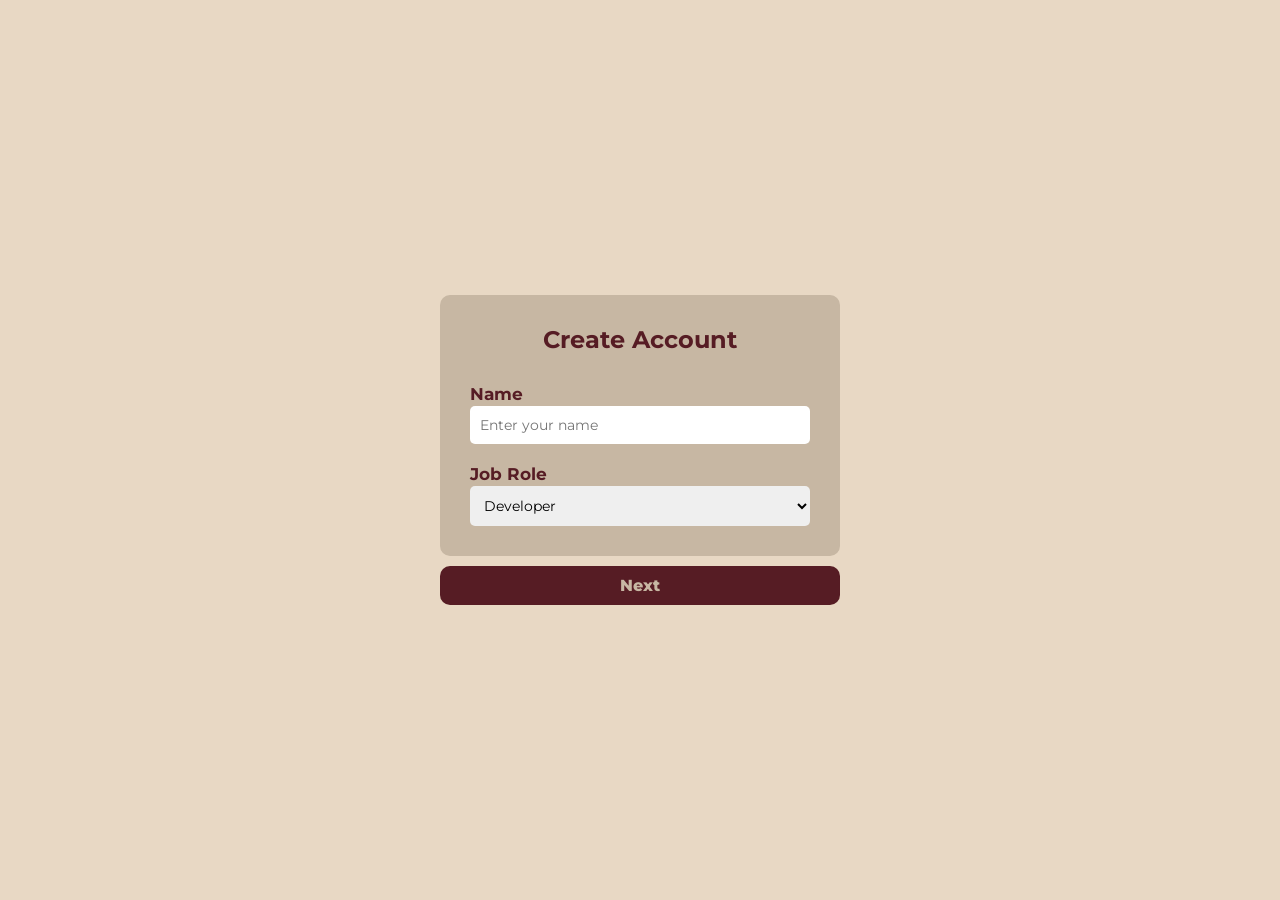
==== create-account.html @ 82bbe7a8 "changed the container class to create-account-container" ====
<!doctype html>
<html lang="en">
  <head>
    <meta charset="UTF-8" />
    <meta name="viewport" content="width=device-width, initial-scale=1.0" />
    <title>Document</title>
    <link rel="stylesheet" href="style.css" />
  </head>

  <body>
    <div class="create-account-container">
      <form>
        <div class="form-box">
          <h1>Create Account</h1>
          <div class="form-group">
            <label for="name">Name</label>
            <input
              type="text"
              id="name"
              placeholder="Enter your name"
              required
            />
          </div>
          <div class="form-group">
            <label for="role">Job Role</label>
            <select id="role" required>
              <option value="developer">Developer</option>
              <option value="designer">Designer</option>
              <option value="manager">Manager</option>
              <option value="others">Others</option>
            </select>
          </div>
          <div class="form-group other-group">
            <label for="other">Other</label>
            <input
              type="text"
              id="other"
              placeholder="Please specify"
              required
            />
          </div>
        </div>
        <button type="submit" class="btn-next">Next</button>
      </form>
    </div>
  </body>
</html>
---- style.css ----
@import url('https://fonts.googleapis.com/css2?family=Plus+Jakarta+Sans:ital,wght@0,200..800;1,200..800&display=swap');
@import url('https://fonts.googleapis.com/css2?family=Montserrat:ital,wght@0,100..900;1,100..900&family=Plus+Jakarta+Sans:ital,wght@0,200..800;1,200..800&display=swap');

:root{
    --color-primary: #561C24;
    --color-secondary: #6D2932;
    --color-accent: #C7B7A3;
    --color-bg: #E8D8C4;
}

*{
    margin: 0;
    padding: 0;
    box-sizing: border-box;
    font-family: "Montserrat";
    transition: 0.2s ease-in-out;
}

body{
    width: 100vw;
    height: 100vh;
    display: flex;
    justify-content: center;
    align-items: center;
    background-color: var(--color-bg);
    color: var(--color-primary);
}

.create-account-container{
    min-width: 400px;
    
}

.form-box{
    border-radius: 10px;
    background-color: var(--color-accent);
    padding: 30px;
    width: 100%;
    display: flex;
    flex-direction: column;
    gap: 20px;
}

.form-box>h1{
    font-size: 1.5rem;
    text-align: center;
    margin-bottom: 10px;
}

.form-box label{
    font-weight: 500;
    font-size: 1.05rem;
    font-weight: 700;
}

.form-box input, .form-box select{
    padding: 10px;
    border: none;
    border-radius: 5px;
    font-size: 0.9rem;
}


.form-group{
    display: flex;
    flex-direction: column;
    gap: 2px;
}

.other-group {
    display: flex;
    max-height: 0;
    opacity: 0;
    overflow: hidden;
    margin-top: -20px; /* offsets the .form-box gap: 20px when hidden */
    pointer-events: none;
    transition: max-height 0.35s ease, opacity 0.3s ease, margin-top 0.35s ease;
}

.form-group:has(option[value="others"]:checked) ~ .other-group {
    max-height: 100px; /* set slightly higher than the input's actual height */
    opacity: 1;
    margin-top: 0;
    pointer-events: auto;
}

.create-account-container>form>button{
    width: 100%;
    padding: 10px;
    margin-top: 10px;
    border-radius: 10px;
    border: none;
    background-color: var(--color-primary);
    color: var(--color-accent);
    font-weight: 800;
    font-size: 1rem;
}
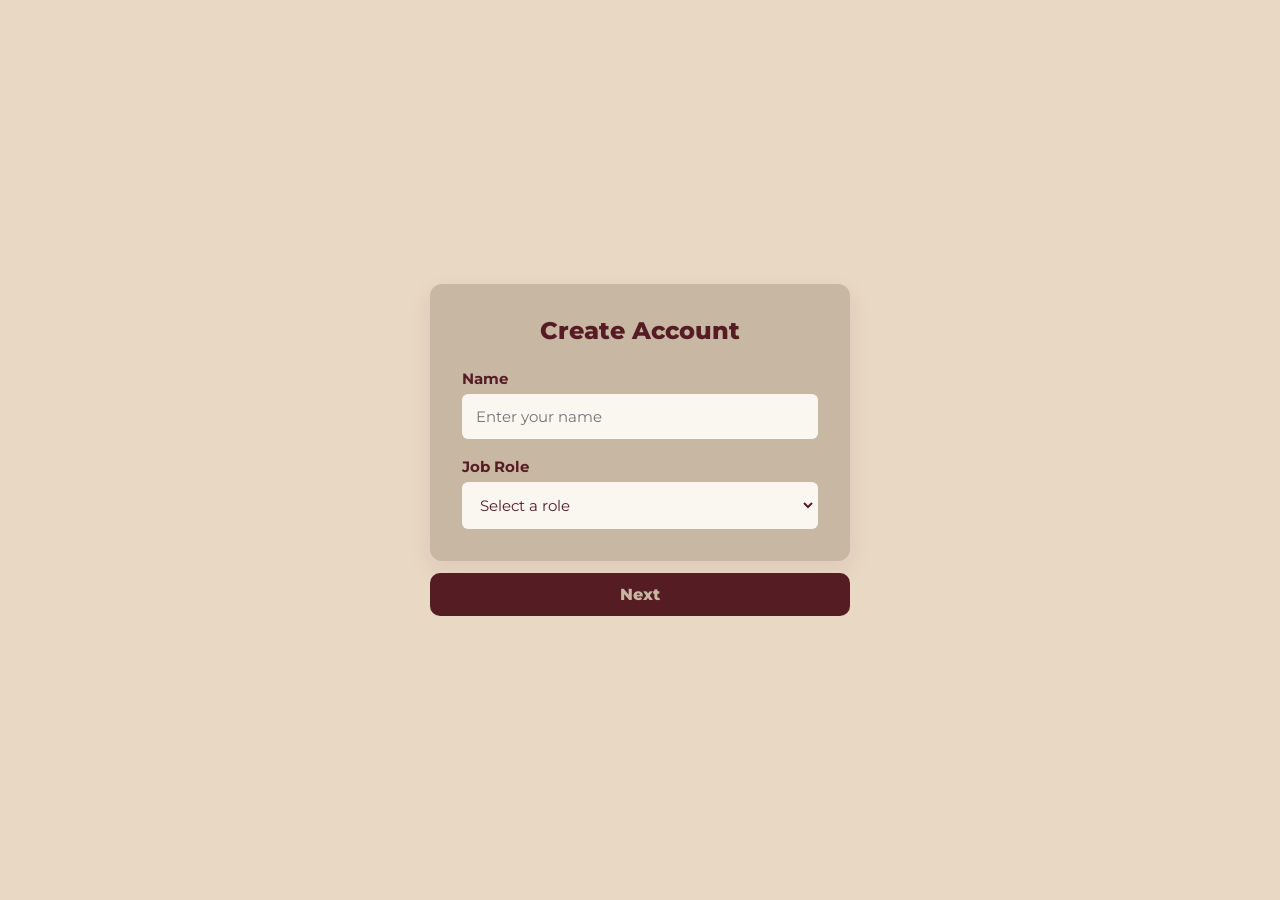
==== commit 134dcec1: "structured the files correctly and added dynamic required attribute to others input using js" ====
--- a/create-account.html
+++ b/create-account.html
@@ -3,45 +3,53 @@
   <head>
     <meta charset="UTF-8" />
     <meta name="viewport" content="width=device-width, initial-scale=1.0" />
-    <title>Document</title>
+    <title>Create Account</title>
     <link rel="stylesheet" href="style.css" />
   </head>
 
   <body>
-    <div class="create-account-container">
-      <form>
+    <main class="main-container create-account-container">
+      <form class="account-form">
         <div class="form-box">
           <h1>Create Account</h1>
+
           <div class="form-group">
             <label for="name">Name</label>
             <input
               type="text"
               id="name"
+              name="name"
               placeholder="Enter your name"
               required
             />
           </div>
+
           <div class="form-group">
             <label for="role">Job Role</label>
-            <select id="role" required>
+            <select id="role" name="role" required>
+              <option value="" disabled selected>Select a role</option>
               <option value="developer">Developer</option>
               <option value="designer">Designer</option>
               <option value="manager">Manager</option>
               <option value="others">Others</option>
             </select>
           </div>
+
           <div class="form-group other-group">
             <label for="other">Other</label>
             <input
               type="text"
               id="other"
+              name="other_role"
               placeholder="Please specify"
-              required
             />
           </div>
         </div>
+
         <button type="submit" class="btn-next">Next</button>
       </form>
-    </div>
+    </main>
+
+    <script src="script.js"></script>
   </body>
-</html>
+</html>
--- a/style.css
+++ b/style.css
@@ -1,97 +1,122 @@
-@import url('https://fonts.googleapis.com/css2?family=Plus+Jakarta+Sans:ital,wght@0,200..800;1,200..800&display=swap');
-@import url('https://fonts.googleapis.com/css2?family=Montserrat:ital,wght@0,100..900;1,100..900&family=Plus+Jakarta+Sans:ital,wght@0,200..800;1,200..800&display=swap');
+@import url('https://fonts.googleapis.com/css2?family=Montserrat:wght@400;500;700;800&display=swap');
 
-:root{
-    --color-primary: #561C24;
-    --color-secondary: #6D2932;
-    --color-accent: #C7B7A3;
-    --color-bg: #E8D8C4;
+:root {
+  --color-primary: #561C24;
+  --color-secondary: #6D2932;
+  --color-accent: #C7B7A3;
+  --color-bg: #E8D8C4;
+  --color-surface: #FAF6F0;
 }
 
-*{
-    margin: 0;
-    padding: 0;
-    box-sizing: border-box;
-    font-family: "Montserrat";
-    transition: 0.2s ease-in-out;
+*,
+*::before,
+*::after {
+  margin: 0;
+  padding: 0;
+  box-sizing: border-box;
 }
 
-body{
-    width: 100vw;
-    height: 100vh;
-    display: flex;
-    justify-content: center;
-    align-items: center;
-    background-color: var(--color-bg);
-    color: var(--color-primary);
+body {
+  min-height: 100vh;
+  display: flex;
+  justify-content: center;
+  align-items: center;
+  padding: 20px;
+  font-family: "Montserrat", sans-serif;
+  background-color: var(--color-bg);
+  color: var(--color-primary);
 }
 
-.create-account-container{
-    min-width: 400px;
-    
+/* Layout */
+.main-container {
+  width: 100%;
+  max-width: 420px;
 }
 
-.form-box{
-    border-radius: 10px;
-    background-color: var(--color-accent);
-    padding: 30px;
-    width: 100%;
-    display: flex;
-    flex-direction: column;
-    gap: 20px;
+.form-box {
+  display: flex;
+  flex-direction: column;
+  gap: 18px;
+  padding: 32px;
+  border-radius: 12px;
+  background-color: var(--color-accent);
+  box-shadow: 0 8px 24px rgba(86, 28, 36, 0.08);
 }
 
-.form-box>h1{
-    font-size: 1.5rem;
-    text-align: center;
-    margin-bottom: 10px;
+.form-box h1 {
+  font-size: 1.5rem;
+  font-weight: 800;
+  text-align: center;
+  margin-bottom: 6px;
 }
 
-.form-box label{
-    font-weight: 500;
-    font-size: 1.05rem;
-    font-weight: 700;
+/* Form Controls */
+.form-group {
+  display: flex;
+  flex-direction: column;
+  gap: 6px;
 }
 
-.form-box input, .form-box select{
-    padding: 10px;
-    border: none;
-    border-radius: 5px;
-    font-size: 0.9rem;
+.form-group label {
+  font-size: 0.95rem;
+  font-weight: 700;
 }
 
-
-.form-group{
-    display: flex;
-    flex-direction: column;
-    gap: 2px;
+.form-group input,
+.form-group select {
+  padding: 11px 12px;
+  border: 2px solid transparent;
+  border-radius: 6px;
+  font-family: inherit;
+  font-size: 0.95rem;
+  color: var(--color-primary);
+  background-color: var(--color-surface);
+  transition: border-color 0.2s ease, box-shadow 0.2s ease;
 }
 
+.form-group input:focus,
+.form-group select:focus {
+  outline: none;
+  border-color: var(--color-primary);
+}
+
+/* Conditional "Others" Reveal */
 .other-group {
-    display: flex;
-    max-height: 0;
-    opacity: 0;
-    overflow: hidden;
-    margin-top: -20px; /* offsets the .form-box gap: 20px when hidden */
-    pointer-events: none;
-    transition: max-height 0.35s ease, opacity 0.3s ease, margin-top 0.35s ease;
+  max-height: 0;
+  opacity: 0;
+  overflow: hidden;
+  margin-top: -18px; /* Offsets parent gap when collapsed */
+  pointer-events: none;
+  transition: max-height 0.35s ease, opacity 0.25s ease, margin-top 0.35s ease;
 }
 
 .form-group:has(option[value="others"]:checked) ~ .other-group {
-    max-height: 100px; /* set slightly higher than the input's actual height */
-    opacity: 1;
-    margin-top: 0;
-    pointer-events: auto;
+  max-height: 90px;
+  opacity: 1;
+  margin-top: 0;
+  pointer-events: auto;
 }
 
-.create-account-container>form>button{
-    width: 100%;
-    padding: 10px;
-    margin-top: 10px;
-    border-radius: 10px;
-    border: none;
-    background-color: var(--color-primary);
-    color: var(--color-accent);
-    font-weight: 800;
-    font-size: 1rem;
+/* Submit Button */
+.btn-next {
+  width: 100%;
+  padding: 12px;
+  margin-top: 12px;
+  border: none;
+  border-radius: 10px;
+  font-family: inherit;
+  font-size: 1rem;
+  font-weight: 800;
+  color: var(--color-accent);
+  background-color: var(--color-primary);
+  cursor: pointer;
+  transition: background-color 0.2s ease, transform 0.15s ease;
+}
+
+.btn-next:hover {
+  background-color: var(--color-secondary);
+}
+
+.btn-next:active {
+  transform: scale(0.99);
 }
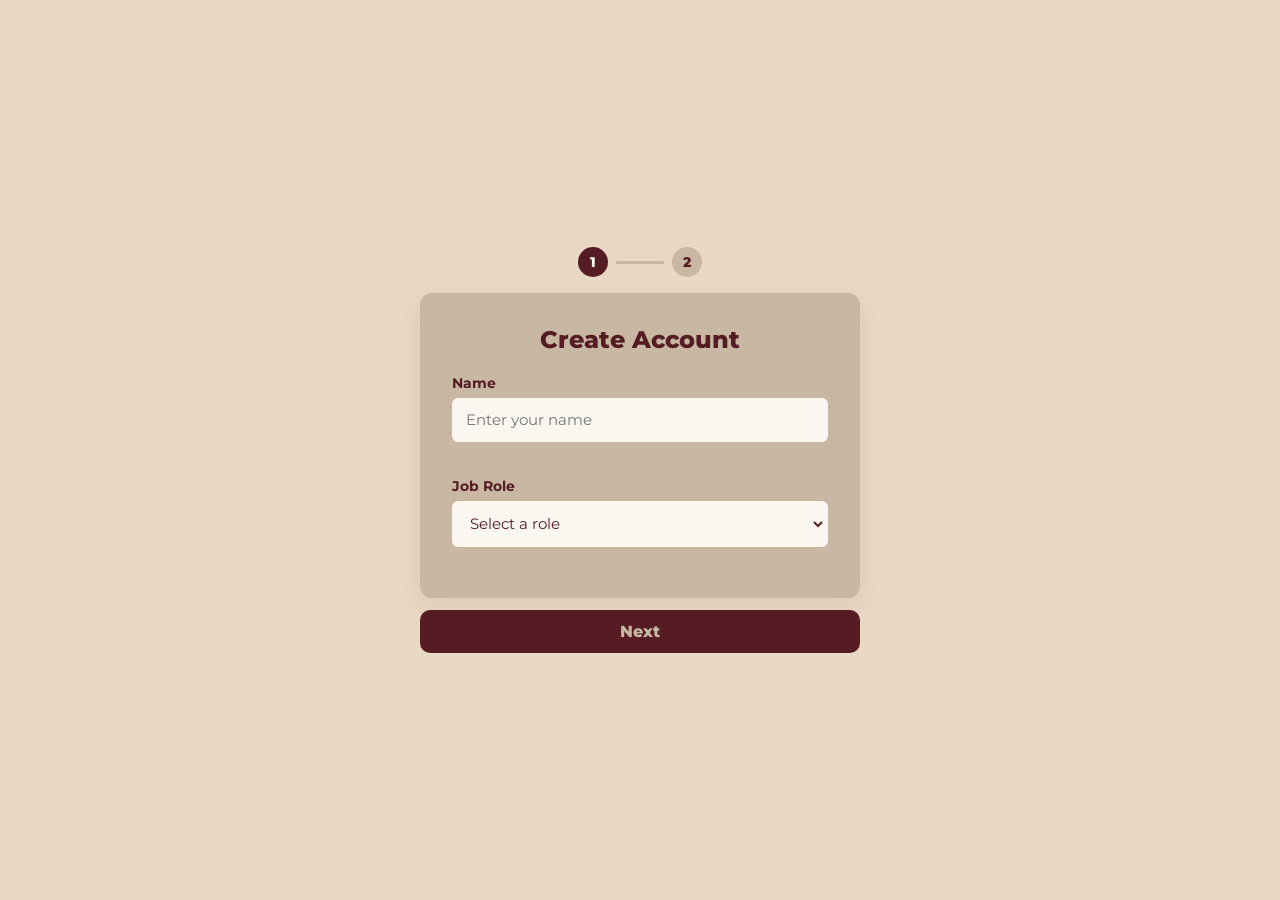
==== commit 987f7944: "step 2 completed" ====
--- a/create-account.html
+++ b/create-account.html
@@ -9,47 +9,333 @@
 
   <body>
     <main class="main-container create-account-container">
-      <form class="account-form">
-        <div class="form-box">
-          <h1>Create Account</h1>
-
-          <div class="form-group">
-            <label for="name">Name</label>
-            <input
-              type="text"
-              id="name"
-              name="name"
-              placeholder="Enter your name"
-              required
-            />
+      <!-- Progress Header -->
+      <div class="step-indicator" aria-label="Form progress">
+        <div class="step-dot active" data-step="1">1</div>
+        <div class="step-line"></div>
+        <div class="step-dot" data-step="2">2</div>
+      </div>
+
+      <form class="account-form" id="accountForm" novalidate>
+        <!-- STEP 1: Profile Details -->
+        <section class="form-step active" id="step1">
+          <div class="form-box">
+            <h1>Create Account</h1>
+
+            <div class="form-group">
+              <label for="name">Name</label>
+              <input
+                type="text"
+                id="name"
+                name="name"
+                placeholder="Enter your name"
+                required
+              />
+              <span class="error-msg" aria-live="polite"></span>
+            </div>
+
+            <div class="form-group">
+              <label for="role">Job Role</label>
+              <select id="role" name="role" required>
+                <option value="" disabled selected>Select a role</option>
+                <option value="developer">Developer</option>
+                <option value="designer">Designer</option>
+                <option value="manager">Manager</option>
+                <option value="others">Others</option>
+              </select>
+              <span class="error-msg" aria-live="polite"></span>
+            </div>
+
+            <div class="form-group other-group">
+              <label for="other">Other</label>
+              <input
+                type="text"
+                id="other"
+                name="other_role"
+                placeholder="Please specify"
+              />
+              <span class="error-msg" aria-live="polite"></span>
+            </div>
           </div>
 
-          <div class="form-group">
-            <label for="role">Job Role</label>
-            <select id="role" name="role" required>
-              <option value="" disabled selected>Select a role</option>
-              <option value="developer">Developer</option>
-              <option value="designer">Designer</option>
-              <option value="manager">Manager</option>
-              <option value="others">Others</option>
-            </select>
+          <button type="button" class="btn-primary" id="nextBtn">Next</button>
+        </section>
+
+        <!-- STEP 2: Skills Selection -->
+        <section class="form-step" id="step2" hidden>
+          <div class="form-box">
+            <h1>Your Skills</h1>
+
+            <!-- Search / Custom Add Input -->
+            <div class="form-group">
+              <label for="skillInput">Search or Add Skills</label>
+              <div class="skill-input-row">
+                <input
+                  type="text"
+                  id="skillInput"
+                  placeholder="Type a skill (e.g., React, Figma)..."
+                  autocomplete="off"
+                />
+                <button type="button" class="btn-add-skill" id="addSkillBtn">
+                  Add
+                </button>
+              </div>
+            </div>
+
+            <!-- Skill Suggestions Box (Above Selected Skills) -->
+            <div class="skill-section">
+              <span class="skill-section-label">Suggested Skills</span>
+              <div class="skill-box suggestions-box" id="suggestionsBox">
+                <!-- Populated by JS -->
+              </div>
+            </div>
+
+            <!-- Selected / Mentioned Skills Box -->
+            <div class="form-group" id="skillsGroup">
+              <span class="skill-section-label">Selected Skills</span>
+              <div class="skill-box selected-box" id="selectedSkillsBox">
+                <span class="empty-hint" id="emptySkillsHint">
+                  No skills added yet. Click a suggestion or add your own.
+                </span>
+              </div>
+              <input type="hidden" name="skills" id="skillsHiddenInput" />
+              <span class="error-msg" aria-live="polite"></span>
+            </div>
           </div>
 
-          <div class="form-group other-group">
-            <label for="other">Other</label>
-            <input
-              type="text"
-              id="other"
-              name="other_role"
-              placeholder="Please specify"
-            />
+          <div class="button-row">
+            <button type="button" class="btn-secondary" id="backBtn">Back</button>
+            <button type="submit" class="btn-primary">Create Account</button>
           </div>
-        </div>
-
-        <button type="submit" class="btn-next">Next</button>
+        </section>
       </form>
     </main>
 
-    <script src="script.js"></script>
+    <script>
+      const form = document.getElementById("accountForm");
+      const step1 = document.getElementById("step1");
+      const step2 = document.getElementById("step2");
+      const nextBtn = document.getElementById("nextBtn");
+      const backBtn = document.getElementById("backBtn");
+      const roleSelect = document.getElementById("role");
+      const otherInput = document.getElementById("other");
+      const dots = document.querySelectorAll(".step-dot");
+      const stepLine = document.querySelector(".step-line");
+
+      // Skill elements & state
+      const skillInput = document.getElementById("skillInput");
+      const addSkillBtn = document.getElementById("addSkillBtn");
+      const suggestionsBox = document.getElementById("suggestionsBox");
+      const selectedSkillsBox = document.getElementById("selectedSkillsBox");
+      const emptySkillsHint = document.getElementById("emptySkillsHint");
+      const skillsHiddenInput = document.getElementById("skillsHiddenInput");
+      const skillsGroup = document.getElementById("skillsGroup");
+
+      const suggestedPool = [
+        "JavaScript",
+        "HTML & CSS",
+        "React",
+        "Node.js",
+        "UI/UX Design",
+        "Figma",
+        "Python",
+        "Project Management",
+        "Agile",
+        "SQL",
+        "Git",
+        "Communication"
+      ];
+
+      let selectedSkills = [];
+
+      // --- Step 1 Logic ---
+      roleSelect.addEventListener("change", () => {
+        const isOther = roleSelect.value === "others";
+        otherInput.required = isOther;
+        if (!isOther) {
+          otherInput.value = "";
+          clearFieldError(otherInput);
+        }
+      });
+
+      function validateField(field) {
+        const group = field.closest(".form-group");
+        const errorSpan = group.querySelector(".error-msg");
+        const val = field.value.trim();
+
+        if (field.required && !val) {
+          group.classList.add("has-error");
+          errorSpan.textContent = "This field is required.";
+          return false;
+        }
+        clearFieldError(field);
+        return true;
+      }
+
+      function clearFieldError(field) {
+        const group = field.closest(".form-group");
+        group.classList.remove("has-error");
+        group.querySelector(".error-msg").textContent = "";
+      }
+
+      step1.querySelectorAll("input, select").forEach((field) => {
+        field.addEventListener("blur", () => validateField(field));
+        field.addEventListener("input", () => {
+          if (field.closest(".form-group").classList.contains("has-error")) {
+            validateField(field);
+          }
+        });
+      });
+
+      function validateStep1() {
+        let valid = true;
+        step1.querySelectorAll("input, select").forEach((field) => {
+          if (!validateField(field)) valid = false;
+        });
+        return valid;
+      }
+
+      function goToStep(targetStep) {
+        const isStep2 = targetStep === 2;
+        step1.hidden = isStep2;
+        step2.hidden = !isStep2;
+        dots[1].classList.toggle("active", isStep2);
+        stepLine.classList.toggle("active", isStep2);
+      }
+
+      nextBtn.addEventListener("click", () => {
+        if (validateStep1()) {
+          goToStep(2);
+          skillInput.focus();
+        }
+      });
+
+      backBtn.addEventListener("click", () => goToStep(1));
+
+      // --- Step 2 Skills Logic ---
+      function renderSuggestions(filterText = "") {
+        const query = filterText.trim().toLowerCase();
+        suggestionsBox.innerHTML = "";
+
+        const available = suggestedPool.filter(
+          (skill) =>
+            !selectedSkills.some((s) => s.toLowerCase() === skill.toLowerCase()) &&
+            skill.toLowerCase().includes(query)
+        );
+
+        if (available.length === 0) {
+          const msg = document.createElement("span");
+          msg.className = "empty-hint";
+          msg.textContent = query
+            ? `No preset match — press "Add" to include "${filterText.trim()}".`
+            : "All suggested skills added!";
+          suggestionsBox.appendChild(msg);
+          return;
+        }
+
+        available.forEach((skill) => {
+          const chip = document.createElement("button");
+          chip.type = "button";
+          chip.className = "skill-chip suggestion-chip";
+          chip.innerHTML = `<span>+</span> ${skill}`;
+          chip.addEventListener("click", () => addSkill(skill));
+          suggestionsBox.appendChild(chip);
+        });
+      }
+
+      function renderSelectedSkills() {
+        // Remove existing chips while keeping emptySkillsHint
+        selectedSkillsBox
+          .querySelectorAll(".selected-chip")
+          .forEach((el) => el.remove());
+
+        emptySkillsHint.hidden = selectedSkills.length > 0;
+        skillsHiddenInput.value = JSON.stringify(selectedSkills);
+
+        selectedSkills.forEach((skill) => {
+          const chip = document.createElement("span");
+          chip.className = "skill-chip selected-chip";
+          chip.textContent = skill;
+
+          const removeBtn = document.createElement("button");
+          removeBtn.type = "button";
+          removeBtn.className = "remove-skill";
+          removeBtn.setAttribute("aria-label", `Remove ${skill}`);
+          removeBtn.textContent = "×";
+          removeBtn.addEventListener("click", () => removeSkill(skill));
+
+          chip.appendChild(removeBtn);
+          selectedSkillsBox.appendChild(chip);
+        });
+      }
+
+      function addSkill(rawSkill) {
+        const clean = rawSkill.trim();
+        if (!clean) return;
+
+        // Prevent case-insensitive duplicates
+        const exists = selectedSkills.some(
+          (s) => s.toLowerCase() === clean.toLowerCase()
+        );
+        if (!exists) {
+          selectedSkills.push(clean);
+          skillsGroup.classList.remove("has-error");
+          skillsGroup.querySelector(".error-msg").textContent = "";
+        }
+
+        skillInput.value = "";
+        renderSelectedSkills();
+        renderSuggestions();
+        skillInput.focus();
+      }
+
+      function removeSkill(skillToRemove) {
+        selectedSkills = selectedSkills.filter((s) => s !== skillToRemove);
+        renderSelectedSkills();
+        renderSuggestions(skillInput.value);
+      }
+
+      skillInput.addEventListener("input", () => {
+        renderSuggestions(skillInput.value);
+      });
+
+      skillInput.addEventListener("keydown", (e) => {
+        if (e.key === "Enter") {
+          e.preventDefault();
+          addSkill(skillInput.value);
+        }
+      });
+
+      addSkillBtn.addEventListener("click", () => {
+        addSkill(skillInput.value);
+      });
+
+      // Initial render
+      renderSuggestions();
+
+      // Final Submit
+      form.addEventListener("submit", (e) => {
+        e.preventDefault();
+        if (selectedSkills.length === 0) {
+          skillsGroup.classList.add("has-error");
+          skillsGroup.querySelector(".error-msg").textContent =
+            "Please add at least one skill.";
+          skillInput.focus();
+          return;
+        }
+
+        const payload = {
+          name: document.getElementById("name").value.trim(),
+          role:
+            roleSelect.value === "others"
+              ? otherInput.value.trim()
+              : roleSelect.value,
+          skills: selectedSkills
+        };
+
+        console.log("Submitted payload:", payload);
+        alert(`Account created for ${payload.name} with ${payload.skills.length} skill(s)!`);
+      });
+    </script>
   </body>
 </html>
--- a/style.css
+++ b/style.css
@@ -6,6 +6,7 @@
   --color-accent: #C7B7A3;
   --color-bg: #E8D8C4;
   --color-surface: #FAF6F0;
+  --color-error: #A61C1C;
 }
 
 *,
@@ -27,16 +28,82 @@
   color: var(--color-primary);
 }
 
-/* Layout */
 .main-container {
   width: 100%;
-  max-width: 420px;
-}
-
+  max-width: 440px;
+}
+
+/* Progress Indicator */
+.step-indicator {
+  display: flex;
+  align-items: center;
+  justify-content: center;
+  gap: 8px;
+  margin-bottom: 16px;
+}
+
+.step-dot {
+  width: 30px;
+  height: 30px;
+  border-radius: 50%;
+  display: grid;
+  place-items: center;
+  font-size: 0.85rem;
+  font-weight: 800;
+  background-color: var(--color-accent);
+  color: var(--color-primary);
+  transition: background-color 0.25s ease, color 0.25s ease;
+}
+
+.step-dot.active {
+  background-color: var(--color-primary);
+  color: var(--color-surface);
+}
+
+.step-line {
+  width: 48px;
+  height: 3px;
+  border-radius: 2px;
+  background-color: var(--color-accent);
+  transition: background-color 0.25s ease;
+}
+
+.step-line.active {
+  background-color: var(--color-primary);
+}
+
+/* Step Transition */
+@keyframes stepEnter {
+  from {
+    opacity: 0;
+    transform: translateY(8px);
+  }
+  to {
+    opacity: 1;
+    transform: translateY(0);
+  }
+}
+
+@keyframes chipPop {
+  from {
+    opacity: 0;
+    transform: scale(0.88);
+  }
+  to {
+    opacity: 1;
+    transform: scale(1);
+  }
+}
+
+.form-step:not([hidden]) {
+  animation: stepEnter 0.28s ease-out;
+}
+
+/* Card & Form Controls */
 .form-box {
   display: flex;
   flex-direction: column;
-  gap: 18px;
+  gap: 16px;
   padding: 32px;
   border-radius: 12px;
   background-color: var(--color-accent);
@@ -47,18 +114,18 @@
   font-size: 1.5rem;
   font-weight: 800;
   text-align: center;
-  margin-bottom: 6px;
-}
-
-/* Form Controls */
+  margin-bottom: 4px;
+}
+
 .form-group {
   display: flex;
   flex-direction: column;
   gap: 6px;
 }
 
-.form-group label {
-  font-size: 0.95rem;
+.form-group label,
+.skill-section-label {
+  font-size: 0.9rem;
   font-weight: 700;
 }
 
@@ -68,16 +135,30 @@
   border: 2px solid transparent;
   border-radius: 6px;
   font-family: inherit;
-  font-size: 0.95rem;
+  font-size: 0.92rem;
   color: var(--color-primary);
   background-color: var(--color-surface);
-  transition: border-color 0.2s ease, box-shadow 0.2s ease;
+  transition: border-color 0.2s ease;
 }
 
 .form-group input:focus,
 .form-group select:focus {
   outline: none;
   border-color: var(--color-primary);
+}
+
+/* Validation Error States */
+.form-group.has-error input,
+.form-group.has-error select,
+.form-group.has-error .selected-box {
+  border-color: var(--color-error);
+}
+
+.error-msg {
+  font-size: 0.8rem;
+  font-weight: 600;
+  color: var(--color-error);
+  min-height: 1em;
 }
 
 /* Conditional "Others" Reveal */
@@ -85,38 +166,206 @@
   max-height: 0;
   opacity: 0;
   overflow: hidden;
-  margin-top: -18px; /* Offsets parent gap when collapsed */
+  margin-top: -16px;
   pointer-events: none;
   transition: max-height 0.35s ease, opacity 0.25s ease, margin-top 0.35s ease;
 }
 
 .form-group:has(option[value="others"]:checked) ~ .other-group {
-  max-height: 90px;
+  max-height: 110px;
   opacity: 1;
   margin-top: 0;
   pointer-events: auto;
 }
 
-/* Submit Button */
-.btn-next {
+/* Skill Input & Boxes */
+.skill-input-row {
+  display: flex;
+  gap: 8px;
+}
+
+.skill-input-row input {
+  flex: 1;
+  min-width: 0;
+}
+
+.btn-add-skill {
+  padding: 0 16px;
+  border: none;
+  border-radius: 6px;
+  font-family: inherit;
+  font-size: 0.9rem;
+  font-weight: 700;
+  color: var(--color-surface);
+  background-color: var(--color-primary);
+  cursor: pointer;
+  transition: background-color 0.2s ease;
+}
+
+.btn-add-skill:hover {
+  background-color: var(--color-secondary);
+}
+
+.skill-section {
+  display: flex;
+  flex-direction: column;
+  gap: 6px;
+}
+
+.skill-box {
+  display: flex;
+  flex-wrap: wrap;
+  align-items: center;
+  gap: 8px;
+  padding: 12px;
+  border-radius: 8px;
+  background-color: var(--color-surface);
+  border: 2px solid transparent;
+}
+
+.suggestions-box {
+  max-height: 112px;
+  overflow-y: auto;
+  background-color: rgba(250, 246, 240, 0.65);
+  border: 1px dashed rgba(86, 28, 36, 0.3);
+}
+
+.suggestions-box {
+  max-height: 112px;
+  overflow-y: auto;
+  background-color: rgba(250, 246, 240, 0.65);
+  border: 1px dashed rgba(86, 28, 36, 0.3);
+
+  /* Firefox */
+  scrollbar-width: thin;
+  scrollbar-color: rgba(86, 28, 36, 0.35) transparent;
+}
+
+/* Chrome, Edge, Safari */
+.suggestions-box::-webkit-scrollbar {
+  width: 6px;
+}
+
+.suggestions-box::-webkit-scrollbar-track {
+  background: transparent;
+  margin-block: 6px; /* keeps the thumb away from the rounded corners */
+}
+
+.suggestions-box::-webkit-scrollbar-thumb {
+  background-color: rgba(86, 28, 36, 0.3);
+  border-radius: 999px;
+}
+
+.suggestions-box::-webkit-scrollbar-thumb:hover {
+  background-color: var(--color-primary);
+}
+
+.selected-box {
+  min-height: 76px;
+  align-content: flex-start;
+}
+
+.empty-hint {
+  font-size: 0.82rem;
+  color: rgba(86, 28, 36, 0.6);
+  font-weight: 500;
+}
+
+/* Skill Chips */
+.skill-chip {
+  display: inline-flex;
+  align-items: center;
+  gap: 6px;
+  padding: 6px 11px;
+  border-radius: 999px;
+  font-family: inherit;
+  font-size: 0.82rem;
+  font-weight: 700;
+  animation: chipPop 0.2s ease-out;
+}
+
+.suggestion-chip {
+  border: 1.5px solid var(--color-primary);
+  background-color: transparent;
+  color: var(--color-primary);
+  cursor: pointer;
+  transition: background-color 0.15s ease, color 0.15s ease;
+}
+
+.suggestion-chip:hover {
+  background-color: var(--color-primary);
+  color: var(--color-surface);
+}
+
+.selected-chip {
+  background-color: var(--color-primary);
+  color: var(--color-surface);
+}
+
+.remove-skill {
+  border: none;
+  background: none;
+  color: var(--color-accent);
+  font-size: 1.05rem;
+  font-weight: 800;
+  line-height: 1;
+  cursor: pointer;
+  padding: 0 2px;
+  transition: color 0.15s ease, transform 0.15s ease;
+}
+
+.remove-skill:hover {
+  color: #ffffff;
+  transform: scale(1.15);
+}
+
+/* Navigation Buttons */
+.button-row {
+  display: flex;
+  gap: 10px;
+  margin-top: 12px;
+}
+
+.btn-primary,
+.btn-secondary {
   width: 100%;
   padding: 12px;
   margin-top: 12px;
-  border: none;
   border-radius: 10px;
   font-family: inherit;
   font-size: 1rem;
   font-weight: 800;
-  color: var(--color-accent);
-  background-color: var(--color-primary);
   cursor: pointer;
   transition: background-color 0.2s ease, transform 0.15s ease;
 }
 
-.btn-next:hover {
+.button-row .btn-primary,
+.button-row .btn-secondary {
+  margin-top: 0;
+}
+
+.btn-primary {
+  border: none;
+  color: var(--color-accent);
+  background-color: var(--color-primary);
+}
+
+.btn-primary:hover {
   background-color: var(--color-secondary);
 }
 
-.btn-next:active {
+.btn-secondary {
+  flex: 0 0 36%;
+  border: 2px solid var(--color-primary);
+  color: var(--color-primary);
+  background-color: transparent;
+}
+
+.btn-secondary:hover {
+  background-color: rgba(86, 28, 36, 0.08);
+}
+
+.btn-primary:active,
+.btn-secondary:active {
   transform: scale(0.99);
 }
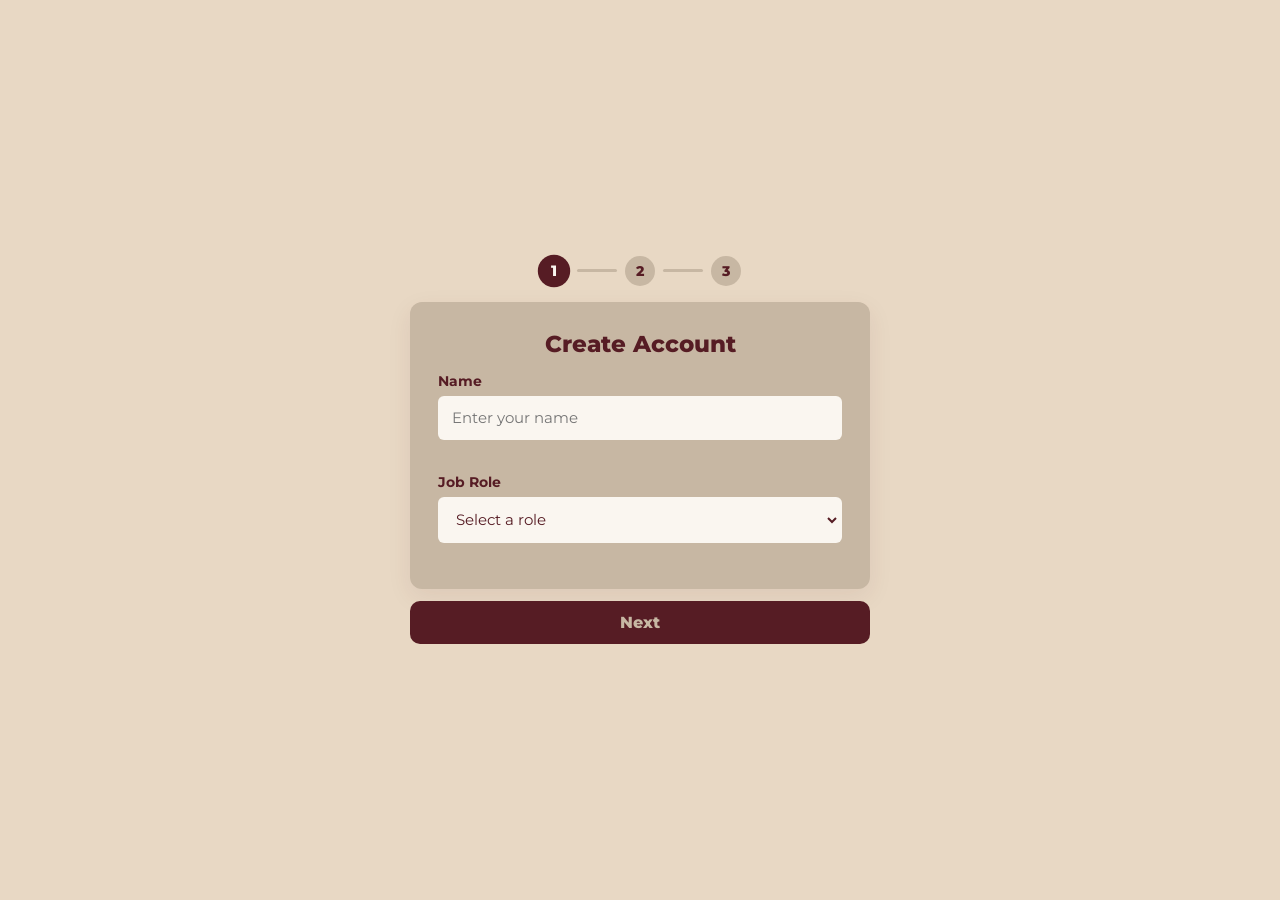
==== commit e09c2823: "Login Session Completed" ====
--- a/create-account.html
+++ b/create-account.html
@@ -9,16 +9,12 @@
 
   <body>
     <main class="main-container create-account-container">
-      <!-- Progress Header -->
-      <div class="step-indicator" aria-label="Form progress">
-        <div class="step-dot active" data-step="1">1</div>
-        <div class="step-line"></div>
-        <div class="step-dot" data-step="2">2</div>
-      </div>
+      <!-- Dynamic Progress Header -->
+      <div class="step-indicator" id="stepIndicator" aria-label="Form progress"></div>
 
       <form class="account-form" id="accountForm" novalidate>
         <!-- STEP 1: Profile Details -->
-        <section class="form-step active" id="step1">
+        <section class="form-step" id="stepProfile">
           <div class="form-box">
             <h1>Create Account</h1>
 
@@ -47,28 +43,96 @@
             </div>
 
             <div class="form-group other-group">
-              <label for="other">Other</label>
+              <label for="other">Other Role Title</label>
               <input
                 type="text"
                 id="other"
                 name="other_role"
-                placeholder="Please specify"
+                placeholder="e.g., Data Analyst, DevOps Engineer"
               />
               <span class="error-msg" aria-live="polite"></span>
             </div>
           </div>
 
-          <button type="button" class="btn-primary" id="nextBtn">Next</button>
-        </section>
-
-        <!-- STEP 2: Skills Selection -->
-        <section class="form-step" id="step2" hidden>
+          <button type="button" class="btn-primary" id="profileNextBtn">Next</button>
+        </section>
+
+        <!-- CONDITIONAL STEP (Only for "Others"): Define Role Required Skills -->
+        <section class="form-step" id="stepCustomReq" hidden>
+          <div class="form-box">
+            <h1>Role Requirements</h1>
+            <p class="step-subtitle">
+              Define the core skills required for <strong id="customRoleLabel">this role</strong>.
+            </p>
+
+            <div class="form-group">
+              <label for="reqSkillInput">Search or Add Required Skills</label>
+              <div class="skill-input-row">
+                <input
+                  type="text"
+                  id="reqSkillInput"
+                  placeholder="Type a required skill..."
+                  autocomplete="off"
+                />
+                <button type="button" class="btn-add-skill" id="addReqSkillBtn">
+                  Add
+                </button>
+              </div>
+            </div>
+
+            <div class="skill-section">
+              <span class="skill-section-label">Common Role Skills</span>
+              <div class="skill-box suggestions-box" id="reqSuggestionsBox"></div>
+            </div>
+
+            <div class="form-group" id="customReqGroup">
+              <span class="skill-section-label">Required for This Role</span>
+              <div class="skill-box selected-box" id="customReqBox">
+                <span class="empty-hint" id="emptyCustomReqHint">
+                  Add at least one skill required for this role.
+                </span>
+              </div>
+              <span class="error-msg" aria-live="polite"></span>
+            </div>
+          </div>
+
+          <div class="button-row">
+            <button type="button" class="btn-secondary" data-nav="prev">Back</button>
+            <button type="button" class="btn-primary" id="customReqNextBtn">Next</button>
+          </div>
+        </section>
+
+        <!-- YOUR SKILLS STEP (Step 2 for standard roles, Step 3 for "Others") -->
+        <section class="form-step" id="stepSkills" hidden>
           <div class="form-box">
             <h1>Your Skills</h1>
 
+            <!-- Required Skills Banner for the Selected Role -->
+            <div class="skill-section">
+              <div class="label-row">
+                <span class="skill-section-label">
+                  Required Skills (<span id="roleBadgeName">Role</span>)
+                </span>
+                <button
+                  type="button"
+                  class="btn-link-action"
+                  id="addMissingReqBtn"
+                  hidden
+                >
+                  + Add All Missing
+                </button>
+              </div>
+              <div class="skill-box required-box" id="roleRequiredBox"></div>
+            </div>
+
+            <!-- Missing Required Skills Callout -->
+            <div class="missing-banner" id="missingBanner" hidden>
+              <span id="missingBannerText"></span>
+            </div>
+
             <!-- Search / Custom Add Input -->
             <div class="form-group">
-              <label for="skillInput">Search or Add Skills</label>
+              <label for="skillInput">Add Your Skills</label>
               <div class="skill-input-row">
                 <input
                   type="text"
@@ -82,260 +146,89 @@
               </div>
             </div>
 
-            <!-- Skill Suggestions Box (Above Selected Skills) -->
+            <!-- Skill Suggestions Box -->
             <div class="skill-section">
               <span class="skill-section-label">Suggested Skills</span>
-              <div class="skill-box suggestions-box" id="suggestionsBox">
-                <!-- Populated by JS -->
-              </div>
+              <div class="skill-box suggestions-box" id="suggestionsBox"></div>
             </div>
 
             <!-- Selected / Mentioned Skills Box -->
             <div class="form-group" id="skillsGroup">
-              <span class="skill-section-label">Selected Skills</span>
+              <span class="skill-section-label">Your Selected Skills</span>
               <div class="skill-box selected-box" id="selectedSkillsBox">
                 <span class="empty-hint" id="emptySkillsHint">
-                  No skills added yet. Click a suggestion or add your own.
+                  Click a required/suggested skill or add your own.
                 </span>
               </div>
-              <input type="hidden" name="skills" id="skillsHiddenInput" />
               <span class="error-msg" aria-live="polite"></span>
             </div>
           </div>
 
           <div class="button-row">
-            <button type="button" class="btn-secondary" id="backBtn">Back</button>
+            <button type="button" class="btn-secondary" data-nav="prev">Back</button>
+            <button type="button" class="btn-primary" id="skillsNextBtn">Next</button>
+          </div>
+        </section>
+
+        <!-- RATING STEP: Rate Selected Skills -->
+        <section class="form-step" id="stepRating" hidden>
+          <div class="form-box">
+            <h1>Rate Your Skills</h1>
+            <p class="step-subtitle">
+              Rate your proficiency from <strong>1</strong> (Beginner) to <strong>5</strong> (Expert).
+            </p>
+
+            <div class="rating-list" id="ratingList"></div>
+            <span class="error-msg" id="ratingErrorMsg" aria-live="polite"></span>
+          </div>
+
+          <div class="button-row">
+            <button type="button" class="btn-secondary" data-nav="prev">Back</button>
             <button type="submit" class="btn-primary">Create Account</button>
           </div>
         </section>
       </form>
+
+      <!-- FINAL SUMMARY CARD (Shown on Submit) -->
+      <section class="form-step" id="summaryCard" hidden>
+        <div class="form-box summary-box">
+          <div class="summary-header">
+            <div class="summary-top-bar">
+              <span class="summary-badge">Profile Saved</span>
+              <button type="button" class="btn-copy-json" id="copyJsonBtn">
+                Copy JSON
+              </button>
+            </div>
+            <h1 id="summaryName">User Name</h1>
+            <p class="summary-role" id="summaryRole">Role Title</p>
+          </div>
+
+          <!-- Role Match / Missing Required Skills Highlight -->
+          <div class="summary-panel" id="summaryCoveragePanel">
+            <div class="summary-panel-top">
+              <span class="skill-section-label">Role Skill Coverage</span>
+              <span class="coverage-pill" id="coveragePill">0 / 0 Required</span>
+            </div>
+            <div class="missing-summary-wrap" id="summaryMissingWrap" hidden>
+              <span class="missing-summary-title">Missing Required Skills:</span>
+              <div class="chip-wrap" id="summaryMissingChips"></div>
+            </div>
+          </div>
+
+          <!-- Rated Skills Breakdown -->
+          <div class="summary-panel">
+            <span class="skill-section-label">Rated Skills</span>
+            <div class="summary-skills-list" id="summarySkillsList"></div>
+          </div>
+        </div>
+
+        <div class="button-row">
+          <button type="button" class="btn-secondary" id="editSummaryBtn">Edit</button>
+          <button type="button" class="btn-primary" id="resetFormBtn">Start Over</button>
+        </div>
+      </section>
     </main>
 
-    <script>
-      const form = document.getElementById("accountForm");
-      const step1 = document.getElementById("step1");
-      const step2 = document.getElementById("step2");
-      const nextBtn = document.getElementById("nextBtn");
-      const backBtn = document.getElementById("backBtn");
-      const roleSelect = document.getElementById("role");
-      const otherInput = document.getElementById("other");
-      const dots = document.querySelectorAll(".step-dot");
-      const stepLine = document.querySelector(".step-line");
-
-      // Skill elements & state
-      const skillInput = document.getElementById("skillInput");
-      const addSkillBtn = document.getElementById("addSkillBtn");
-      const suggestionsBox = document.getElementById("suggestionsBox");
-      const selectedSkillsBox = document.getElementById("selectedSkillsBox");
-      const emptySkillsHint = document.getElementById("emptySkillsHint");
-      const skillsHiddenInput = document.getElementById("skillsHiddenInput");
-      const skillsGroup = document.getElementById("skillsGroup");
-
-      const suggestedPool = [
-        "JavaScript",
-        "HTML & CSS",
-        "React",
-        "Node.js",
-        "UI/UX Design",
-        "Figma",
-        "Python",
-        "Project Management",
-        "Agile",
-        "SQL",
-        "Git",
-        "Communication"
-      ];
-
-      let selectedSkills = [];
-
-      // --- Step 1 Logic ---
-      roleSelect.addEventListener("change", () => {
-        const isOther = roleSelect.value === "others";
-        otherInput.required = isOther;
-        if (!isOther) {
-          otherInput.value = "";
-          clearFieldError(otherInput);
-        }
-      });
-
-      function validateField(field) {
-        const group = field.closest(".form-group");
-        const errorSpan = group.querySelector(".error-msg");
-        const val = field.value.trim();
-
-        if (field.required && !val) {
-          group.classList.add("has-error");
-          errorSpan.textContent = "This field is required.";
-          return false;
-        }
-        clearFieldError(field);
-        return true;
-      }
-
-      function clearFieldError(field) {
-        const group = field.closest(".form-group");
-        group.classList.remove("has-error");
-        group.querySelector(".error-msg").textContent = "";
-      }
-
-      step1.querySelectorAll("input, select").forEach((field) => {
-        field.addEventListener("blur", () => validateField(field));
-        field.addEventListener("input", () => {
-          if (field.closest(".form-group").classList.contains("has-error")) {
-            validateField(field);
-          }
-        });
-      });
-
-      function validateStep1() {
-        let valid = true;
-        step1.querySelectorAll("input, select").forEach((field) => {
-          if (!validateField(field)) valid = false;
-        });
-        return valid;
-      }
-
-      function goToStep(targetStep) {
-        const isStep2 = targetStep === 2;
-        step1.hidden = isStep2;
-        step2.hidden = !isStep2;
-        dots[1].classList.toggle("active", isStep2);
-        stepLine.classList.toggle("active", isStep2);
-      }
-
-      nextBtn.addEventListener("click", () => {
-        if (validateStep1()) {
-          goToStep(2);
-          skillInput.focus();
-        }
-      });
-
-      backBtn.addEventListener("click", () => goToStep(1));
-
-      // --- Step 2 Skills Logic ---
-      function renderSuggestions(filterText = "") {
-        const query = filterText.trim().toLowerCase();
-        suggestionsBox.innerHTML = "";
-
-        const available = suggestedPool.filter(
-          (skill) =>
-            !selectedSkills.some((s) => s.toLowerCase() === skill.toLowerCase()) &&
-            skill.toLowerCase().includes(query)
-        );
-
-        if (available.length === 0) {
-          const msg = document.createElement("span");
-          msg.className = "empty-hint";
-          msg.textContent = query
-            ? `No preset match — press "Add" to include "${filterText.trim()}".`
-            : "All suggested skills added!";
-          suggestionsBox.appendChild(msg);
-          return;
-        }
-
-        available.forEach((skill) => {
-          const chip = document.createElement("button");
-          chip.type = "button";
-          chip.className = "skill-chip suggestion-chip";
-          chip.innerHTML = `<span>+</span> ${skill}`;
-          chip.addEventListener("click", () => addSkill(skill));
-          suggestionsBox.appendChild(chip);
-        });
-      }
-
-      function renderSelectedSkills() {
-        // Remove existing chips while keeping emptySkillsHint
-        selectedSkillsBox
-          .querySelectorAll(".selected-chip")
-          .forEach((el) => el.remove());
-
-        emptySkillsHint.hidden = selectedSkills.length > 0;
-        skillsHiddenInput.value = JSON.stringify(selectedSkills);
-
-        selectedSkills.forEach((skill) => {
-          const chip = document.createElement("span");
-          chip.className = "skill-chip selected-chip";
-          chip.textContent = skill;
-
-          const removeBtn = document.createElement("button");
-          removeBtn.type = "button";
-          removeBtn.className = "remove-skill";
-          removeBtn.setAttribute("aria-label", `Remove ${skill}`);
-          removeBtn.textContent = "×";
-          removeBtn.addEventListener("click", () => removeSkill(skill));
-
-          chip.appendChild(removeBtn);
-          selectedSkillsBox.appendChild(chip);
-        });
-      }
-
-      function addSkill(rawSkill) {
-        const clean = rawSkill.trim();
-        if (!clean) return;
-
-        // Prevent case-insensitive duplicates
-        const exists = selectedSkills.some(
-          (s) => s.toLowerCase() === clean.toLowerCase()
-        );
-        if (!exists) {
-          selectedSkills.push(clean);
-          skillsGroup.classList.remove("has-error");
-          skillsGroup.querySelector(".error-msg").textContent = "";
-        }
-
-        skillInput.value = "";
-        renderSelectedSkills();
-        renderSuggestions();
-        skillInput.focus();
-      }
-
-      function removeSkill(skillToRemove) {
-        selectedSkills = selectedSkills.filter((s) => s !== skillToRemove);
-        renderSelectedSkills();
-        renderSuggestions(skillInput.value);
-      }
-
-      skillInput.addEventListener("input", () => {
-        renderSuggestions(skillInput.value);
-      });
-
-      skillInput.addEventListener("keydown", (e) => {
-        if (e.key === "Enter") {
-          e.preventDefault();
-          addSkill(skillInput.value);
-        }
-      });
-
-      addSkillBtn.addEventListener("click", () => {
-        addSkill(skillInput.value);
-      });
-
-      // Initial render
-      renderSuggestions();
-
-      // Final Submit
-      form.addEventListener("submit", (e) => {
-        e.preventDefault();
-        if (selectedSkills.length === 0) {
-          skillsGroup.classList.add("has-error");
-          skillsGroup.querySelector(".error-msg").textContent =
-            "Please add at least one skill.";
-          skillInput.focus();
-          return;
-        }
-
-        const payload = {
-          name: document.getElementById("name").value.trim(),
-          role:
-            roleSelect.value === "others"
-              ? otherInput.value.trim()
-              : roleSelect.value,
-          skills: selectedSkills
-        };
-
-        console.log("Submitted payload:", payload);
-        alert(`Account created for ${payload.name} with ${payload.skills.length} skill(s)!`);
-      });
-    </script>
+    <script src="script.js"></script>
   </body>
 </html>
--- a/style.css
+++ b/style.css
@@ -1,4 +1,4 @@
-@import url('https://fonts.googleapis.com/css2?family=Montserrat:wght@400;500;700;800&display=swap');
+@import url('https://fonts.googleapis.com/css2?family=Montserrat:wght@400;500;600;700;800&display=swap');
 
 :root {
   --color-primary: #561C24;
@@ -7,6 +7,9 @@
   --color-bg: #E8D8C4;
   --color-surface: #FAF6F0;
   --color-error: #A61C1C;
+  --color-warn-bg: #F6E5D4;
+  --color-warn-border: #B85D19;
+  --color-success: #245C36;
 }
 
 *,
@@ -30,21 +33,22 @@
 
 .main-container {
   width: 100%;
-  max-width: 440px;
-}
-
+  max-width: 460px;
+}
+
+/* Progress Indicator */
 /* Progress Indicator */
 .step-indicator {
   display: flex;
   align-items: center;
   justify-content: center;
-  gap: 8px;
   margin-bottom: 16px;
 }
 
 .step-dot {
   width: 30px;
   height: 30px;
+  margin-inline: 4px;
   border-radius: 50%;
   display: grid;
   place-items: center;
@@ -52,36 +56,99 @@
   font-weight: 800;
   background-color: var(--color-accent);
   color: var(--color-primary);
-  transition: background-color 0.25s ease, color 0.25s ease;
+  overflow: hidden;
+  transition:
+    width 0.35s cubic-bezier(0.22, 1, 0.36, 1),
+    height 0.35s cubic-bezier(0.22, 1, 0.36, 1),
+    margin-inline 0.35s cubic-bezier(0.22, 1, 0.36, 1),
+    opacity 0.25s ease,
+    transform 0.35s cubic-bezier(0.34, 1.56, 0.64, 1),
+    background-color 0.3s ease,
+    color 0.3s ease;
 }
 
 .step-dot.active {
   background-color: var(--color-primary);
   color: var(--color-surface);
-}
-
+  transform: scale(1.08);
+}
+
+/* Collapsed state for Step 4 bubble */
+.step-dot.is-hidden {
+  width: 0;
+  height: 0;
+  margin-inline: 0;
+  opacity: 0;
+  transform: scale(0);
+  pointer-events: none;
+}
+
+/* Connector Line */
 .step-line {
-  width: 48px;
+  position: relative;
+  width: 40px;
   height: 3px;
+  margin-inline: 4px;
   border-radius: 2px;
   background-color: var(--color-accent);
-  transition: background-color 0.25s ease;
-}
-
-.step-line.active {
-  background-color: var(--color-primary);
-}
-
-/* Step Transition */
-@keyframes stepEnter {
+  overflow: hidden;
+  transition:
+    width 0.35s cubic-bezier(0.22, 1, 0.36, 1),
+    margin-inline 0.35s cubic-bezier(0.22, 1, 0.36, 1),
+    opacity 0.25s ease;
+}
+
+.step-line::after {
+  content: "";
+  position: absolute;
+  inset: 0;
+  background-color: var(--color-primary);
+  transform: scaleX(0);
+  transform-origin: left center;
+  transition: transform 0.35s cubic-bezier(0.22, 1, 0.36, 1);
+}
+
+.step-line.active::after {
+  transform: scaleX(1);
+}
+
+/* Collapsed state for Step 4 connector line */
+.step-line.is-hidden {
+  width: 0;
+  margin-inline: 0;
+  opacity: 0;
+  pointer-events: none;
+}
+
+/* Directional Step Animations */
+@keyframes slideForward {
   from {
     opacity: 0;
-    transform: translateY(8px);
+    transform: translateX(28px);
   }
   to {
     opacity: 1;
-    transform: translateY(0);
+    transform: translateX(0);
   }
+}
+
+@keyframes slideBackward {
+  from {
+    opacity: 0;
+    transform: translateX(-28px);
+  }
+  to {
+    opacity: 1;
+    transform: translateX(0);
+  }
+}
+
+.form-step.slide-next:not([hidden]) {
+  animation: slideForward 0.32s cubic-bezier(0.22, 1, 0.36, 1) forwards;
+}
+
+.form-step.slide-prev:not([hidden]) {
+  animation: slideBackward 0.32s cubic-bezier(0.22, 1, 0.36, 1) forwards;
 }
 
 @keyframes chipPop {
@@ -103,18 +170,24 @@
 .form-box {
   display: flex;
   flex-direction: column;
-  gap: 16px;
-  padding: 32px;
+  gap: 14px;
+  padding: 28px;
   border-radius: 12px;
   background-color: var(--color-accent);
   box-shadow: 0 8px 24px rgba(86, 28, 36, 0.08);
 }
 
 .form-box h1 {
-  font-size: 1.5rem;
+  font-size: 1.45rem;
   font-weight: 800;
   text-align: center;
-  margin-bottom: 4px;
+}
+
+.step-subtitle {
+  font-size: 0.85rem;
+  text-align: center;
+  margin-top: -6px;
+  color: rgba(86, 28, 36, 0.85);
 }
 
 .form-group {
@@ -123,10 +196,32 @@
   gap: 6px;
 }
 
+.label-row {
+  display: flex;
+  justify-content: space-between;
+  align-items: center;
+  gap: 8px;
+}
+
 .form-group label,
 .skill-section-label {
-  font-size: 0.9rem;
+  font-size: 0.88rem;
   font-weight: 700;
+}
+
+.btn-link-action {
+  border: none;
+  background: none;
+  font-family: inherit;
+  font-size: 0.78rem;
+  font-weight: 800;
+  color: var(--color-primary);
+  text-decoration: underline;
+  cursor: pointer;
+}
+
+.btn-link-action:hover {
+  color: var(--color-secondary);
 }
 
 .form-group input,
@@ -166,7 +261,7 @@
   max-height: 0;
   opacity: 0;
   overflow: hidden;
-  margin-top: -16px;
+  margin-top: -14px;
   pointer-events: none;
   transition: max-height 0.35s ease, opacity 0.25s ease, margin-top 0.35s ease;
 }
@@ -178,7 +273,7 @@
   pointer-events: auto;
 }
 
-/* Skill Input & Boxes */
+/* Skill Input & Containers */
 .skill-input-row {
   display: flex;
   gap: 8px;
@@ -216,58 +311,78 @@
   display: flex;
   flex-wrap: wrap;
   align-items: center;
-  gap: 8px;
-  padding: 12px;
+  gap: 7px;
+  padding: 11px;
   border-radius: 8px;
   background-color: var(--color-surface);
   border: 2px solid transparent;
 }
 
+/* Required Role Skills Box & Missing Highlight */
+.required-box {
+  background-color: rgba(86, 28, 36, 0.08);
+  border: 1.5px solid rgba(86, 28, 36, 0.25);
+}
+
+.missing-banner {
+  padding: 9px 12px;
+  border-radius: 7px;
+  font-size: 0.8rem;
+  line-height: 1.4;
+  color: #6B3208;
+  background-color: var(--color-warn-bg);
+  border-left: 3.5px solid var(--color-warn-border);
+}
+
+/* Custom Scrollbar */
+.suggestions-box,
+.rating-list,
+.summary-skills-list {
+  scrollbar-width: thin;
+  scrollbar-color: rgba(86, 28, 36, 0.35) transparent;
+}
+
+.suggestions-box::-webkit-scrollbar,
+.rating-list::-webkit-scrollbar,
+.summary-skills-list::-webkit-scrollbar {
+  width: 6px;
+}
+
+.suggestions-box::-webkit-scrollbar-track,
+.rating-list::-webkit-scrollbar-track,
+.summary-skills-list::-webkit-scrollbar-track {
+  background: transparent;
+  margin-block: 6px;
+}
+
+.suggestions-box::-webkit-scrollbar-thumb,
+.rating-list::-webkit-scrollbar-thumb,
+.summary-skills-list::-webkit-scrollbar-thumb {
+  background-color: rgba(86, 28, 36, 0.3);
+  border-radius: 999px;
+}
+
+.suggestions-box::-webkit-scrollbar-thumb:hover,
+.rating-list::-webkit-scrollbar-thumb:hover,
+.summary-skills-list::-webkit-scrollbar-thumb:hover {
+  background-color: var(--color-primary);
+}
+
 .suggestions-box {
-  max-height: 112px;
+  max-height: 100px;
   overflow-y: auto;
   background-color: rgba(250, 246, 240, 0.65);
   border: 1px dashed rgba(86, 28, 36, 0.3);
 }
 
-.suggestions-box {
-  max-height: 112px;
-  overflow-y: auto;
-  background-color: rgba(250, 246, 240, 0.65);
-  border: 1px dashed rgba(86, 28, 36, 0.3);
-
-  /* Firefox */
-  scrollbar-width: thin;
-  scrollbar-color: rgba(86, 28, 36, 0.35) transparent;
-}
-
-/* Chrome, Edge, Safari */
-.suggestions-box::-webkit-scrollbar {
-  width: 6px;
-}
-
-.suggestions-box::-webkit-scrollbar-track {
-  background: transparent;
-  margin-block: 6px; /* keeps the thumb away from the rounded corners */
-}
-
-.suggestions-box::-webkit-scrollbar-thumb {
-  background-color: rgba(86, 28, 36, 0.3);
-  border-radius: 999px;
-}
-
-.suggestions-box::-webkit-scrollbar-thumb:hover {
-  background-color: var(--color-primary);
-}
-
 .selected-box {
-  min-height: 76px;
+  min-height: 68px;
   align-content: flex-start;
 }
 
 .empty-hint {
-  font-size: 0.82rem;
-  color: rgba(86, 28, 36, 0.6);
+  font-size: 0.8rem;
+  color: rgba(86, 28, 36, 0.65);
   font-weight: 500;
 }
 
@@ -275,13 +390,34 @@
 .skill-chip {
   display: inline-flex;
   align-items: center;
-  gap: 6px;
-  padding: 6px 11px;
+  gap: 5px;
+  padding: 5px 10px;
   border-radius: 999px;
   font-family: inherit;
-  font-size: 0.82rem;
+  font-size: 0.8rem;
   font-weight: 700;
   animation: chipPop 0.2s ease-out;
+}
+
+.required-chip.is-missing {
+  border: 1.5px dashed var(--color-warn-border);
+  background-color: var(--color-warn-bg);
+  color: #6B3208;
+  cursor: pointer;
+  transition: all 0.15s ease;
+}
+
+.required-chip.is-missing:hover {
+  background-color: var(--color-warn-border);
+  border-style: solid;
+  color: var(--color-surface);
+}
+
+.required-chip.is-added {
+  background-color: rgba(36, 92, 54, 0.14);
+  border: 1.5px solid rgba(36, 92, 54, 0.35);
+  color: var(--color-success);
+  cursor: default;
 }
 
 .suggestion-chip {
@@ -311,12 +447,239 @@
   line-height: 1;
   cursor: pointer;
   padding: 0 2px;
-  transition: color 0.15s ease, transform 0.15s ease;
 }
 
 .remove-skill:hover {
   color: #ffffff;
-  transform: scale(1.15);
+}
+
+/* Rating Step */
+.rating-list {
+  display: flex;
+  flex-direction: column;
+  gap: 10px;
+  max-height: 290px;
+  overflow-y: auto;
+  padding-right: 4px;
+}
+
+.rating-row {
+  display: flex;
+  flex-direction: column;
+  gap: 8px;
+  padding: 12px;
+  border-radius: 8px;
+  background-color: var(--color-surface);
+}
+
+.rating-row-header {
+  display: flex;
+  justify-content: space-between;
+  align-items: center;
+  gap: 8px;
+}
+
+.rating-skill-name {
+  font-size: 0.9rem;
+  font-weight: 700;
+  display: inline-flex;
+  align-items: center;
+  gap: 6px;
+}
+
+.req-tag {
+  font-size: 0.66rem;
+  font-weight: 800;
+  text-transform: uppercase;
+  padding: 2px 6px;
+  border-radius: 4px;
+  background-color: rgba(86, 28, 36, 0.12);
+  color: var(--color-primary);
+}
+
+.rating-level-text {
+  font-size: 0.78rem;
+  font-weight: 600;
+  color: var(--color-secondary);
+}
+
+.rating-buttons {
+  display: grid;
+  grid-template-columns: repeat(5, 1fr);
+  gap: 6px;
+}
+
+.rate-btn {
+  padding: 7px 0;
+  border: 1.5px solid rgba(86, 28, 36, 0.3);
+  border-radius: 6px;
+  background-color: transparent;
+  color: var(--color-primary);
+  font-family: inherit;
+  font-size: 0.85rem;
+  font-weight: 700;
+  cursor: pointer;
+  transition: background-color 0.15s ease, color 0.15s ease, border-color 0.15s ease;
+}
+
+.rate-btn:hover {
+  border-color: var(--color-primary);
+}
+
+.rate-btn.filled {
+  background-color: var(--color-primary);
+  border-color: var(--color-primary);
+  color: var(--color-surface);
+}
+
+/* Final Summary Card */
+.summary-header {
+  text-align: center;
+  padding-bottom: 4px;
+}
+
+.summary-top-bar {
+  display: flex;
+  justify-content: space-between;
+  align-items: center;
+  margin-bottom: 10px;
+}
+
+.summary-badge {
+  display: inline-block;
+  font-size: 0.72rem;
+  font-weight: 800;
+  text-transform: uppercase;
+  letter-spacing: 0.04em;
+  padding: 4px 10px;
+  border-radius: 999px;
+  background-color: var(--color-primary);
+  color: var(--color-surface);
+}
+
+.btn-copy-json {
+  padding: 4px 11px;
+  border: 1.5px solid var(--color-primary);
+  border-radius: 999px;
+  background-color: var(--color-surface);
+  color: var(--color-primary);
+  font-family: inherit;
+  font-size: 0.74rem;
+  font-weight: 800;
+  cursor: pointer;
+  transition: background-color 0.15s ease, color 0.15s ease, border-color 0.15s ease;
+}
+
+.btn-copy-json:hover {
+  background-color: var(--color-primary);
+  color: var(--color-surface);
+}
+
+.btn-copy-json.is-copied {
+  background-color: var(--color-success);
+  border-color: var(--color-success);
+  color: var(--color-surface);
+}
+
+.summary-role {
+  font-size: 0.92rem;
+  font-weight: 600;
+  color: var(--color-secondary);
+  margin-top: 2px;
+}
+
+.summary-panel {
+  display: flex;
+  flex-direction: column;
+  gap: 8px;
+  padding: 12px;
+  border-radius: 8px;
+  background-color: var(--color-surface);
+}
+
+.summary-panel-top {
+  display: flex;
+  justify-content: space-between;
+  align-items: center;
+}
+
+.coverage-pill {
+  font-size: 0.75rem;
+  font-weight: 800;
+  padding: 3px 9px;
+  border-radius: 999px;
+}
+
+.coverage-pill.is-complete {
+  background-color: rgba(36, 92, 54, 0.15);
+  color: var(--color-success);
+}
+
+.coverage-pill.is-partial {
+  background-color: var(--color-warn-bg);
+  color: #6B3208;
+}
+
+.missing-summary-wrap {
+  display: flex;
+  flex-direction: column;
+  gap: 6px;
+  padding-top: 4px;
+  border-top: 1px dashed rgba(86, 28, 36, 0.2);
+}
+
+.missing-summary-title {
+  font-size: 0.78rem;
+  font-weight: 700;
+  color: #6B3208;
+}
+
+.chip-wrap {
+  display: flex;
+  flex-wrap: wrap;
+  gap: 6px;
+}
+
+.missing-pill {
+  font-size: 0.76rem;
+  font-weight: 700;
+  padding: 4px 9px;
+  border-radius: 999px;
+  background-color: var(--color-warn-bg);
+  border: 1px dashed var(--color-warn-border);
+  color: #6B3208;
+}
+
+.summary-skills-list {
+  display: flex;
+  flex-direction: column;
+  gap: 6px;
+  max-height: 170px;
+  overflow-y: auto;
+}
+
+.summary-skill-item {
+  display: flex;
+  justify-content: space-between;
+  align-items: center;
+  gap: 8px;
+  padding: 7px 9px;
+  border-radius: 6px;
+  background-color: rgba(199, 183, 163, 0.28);
+  font-size: 0.83rem;
+}
+
+.summary-skill-title {
+  font-weight: 700;
+  display: inline-flex;
+  align-items: center;
+  gap: 6px;
+}
+
+.summary-skill-score {
+  font-weight: 600;
+  font-size: 0.78rem;
+  color: var(--color-secondary);
 }
 
 /* Navigation Buttons */
